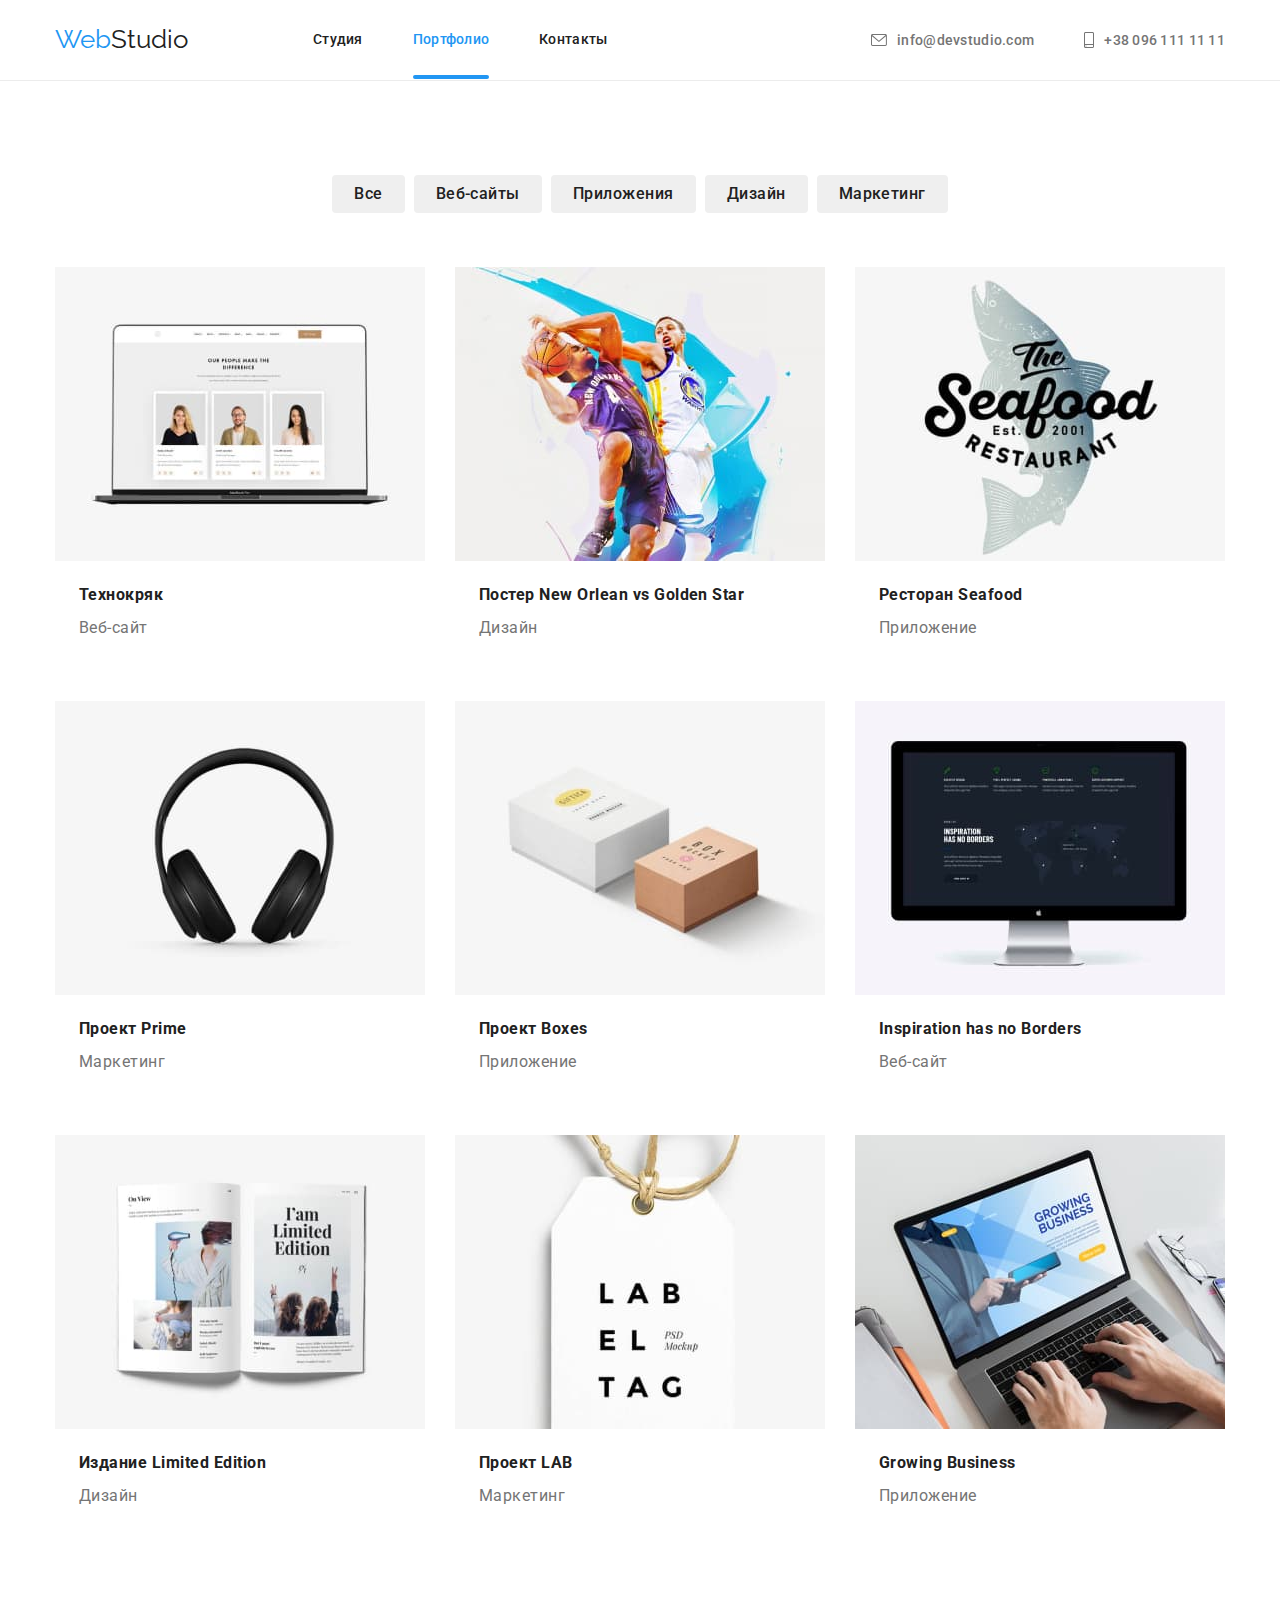
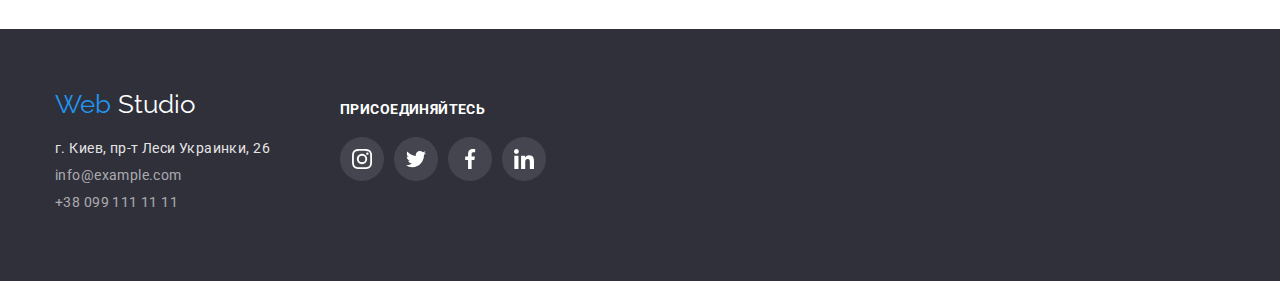
==== portfolio.html @ 46b26934 "hw 6 start" ====
<!DOCTYPE html>
<html lang="ru">
  <head>
    <meta charset="UTF-8" />
    <meta name="viewport" content="width=, initial-scale=1.0" />
    <title>WebStudio</title>
    <link rel="preconnect" href="https://fonts.gstatic.com" />
    <link
      href="https://fonts.googleapis.com/css2?family=Raleway:wght@700&family=Roboto:wght@400;500;700;900&display=swap"
      rel="stylesheet"
    />
    <link
      rel="stylesheet"
      href="https://cdnjs.cloudflare.com/ajax/libs/modern-normalize/1.0.0/modern-normalize.min.css"
    />
    <link rel="stylesheet" href="./css/style.css" />
  </head>

  <body>
    <header>
      <div class="container">
        <nav class="header-nav">
          <a class="logo" href="./">Web<span class="studio">Studio</span></a>
          <ul class="header-links">
            <li class="nav-item">
              <a class="header-link" href="./index.html">Студия</a>
            </li>
            <li class="nav-item curent-link">
              <a class="header-link" href="./portfolio.html">Портфолио</a>
            </li>
            <li class="nav-item">
              <a class="header-link" href="#footer-ancor">Контакты</a>
            </li>
          </ul>

          <!-- fedback -->
          <ul class="header-contacts">
            <li>
              <a class="header-fedback" href="mailto:info@devstudio.com">
                <svg class="envelope-icon" height="12" width="16">
                  <use href="./optim-svg/symbol-defs.svg#icon-envelope"></use>
                </svg>
                info@devstudio.com
              </a>
            </li>
            <li>
              <a class="header-fedback" href="tel:+380961111111">
                <svg class="smarphone-icon" height="16" width="10">
                  <use href="./optim-svg/symbol-defs.svg#icon-smartphone"></use>
                </svg>
                +38 096 111 11 11
              </a>
            </li>
          </ul>
        </nav>
      </div>
    </header>

    <main class="hero">
      <section class="portfolio-filter">
        <div class="container">
          <h1 class="invisible">Портфолио</h1>
          <ul class="filter-butons">
            <li class="button-item"><button type="button">Все</button></li>
            <li class="button-item">
              <button type="button">Веб-сайты</button>
            </li>
            <li class="button-item">
              <button type="button">Приложения</button>
            </li>
            <li class="button-item"><button type="button">Дизайн</button></li>
            <li class="button-item">
              <button type="button">Маркетинг</button>
            </li>
          </ul>
        </div>

        <!-- portfolio-items -->
        <div class="container">
          <ul class="portfolio-items">
            <li class="galeria-images">
              <a href="">
                <div class="galeria-images__thumb">
                  <p>
                    Технокряк это современная площадка распространения
                    коронавируса. Компании используют эту платформу для
                    цифрового шпионажа и атак на защищённые сервера конкурентов.
                  </p>
                  <img
                    src="./pf-images/img1.jpg"
                    width="370"
                    alt="Открытый ноутбук"
                  />
                </div>
                <div class="foto-discription">
                  <h3>Технокряк</h3>
                  <p>Веб-сайт</p>
                </div>
              </a>
            </li>
            <li class="galeria-images">
              <a href="">
                <div class="galeria-images__thumb">
                  <p></p>
                  <img
                    src="./pf-images/img2.jpg"
                    width="370"
                    alt="двое баскетболистов с мячом"
                  />
                </div>
                <div class="foto-discription">
                  <h3>Постер New Orlean vs Golden Star</h3>
                  <p>Дизайн</p>
                </div>
              </a>
            </li>
            <li class="galeria-images">
              <a href="">
                <div class="galeria-images__thumb">
                  <p></p>
                  <img
                    src="./pf-images/img3.jpg"
                    width="370"
                    alt="логотип ресторана "
                  />
                </div>
                <div class="foto-discription">
                  <h3>Ресторан Seafood</h3>
                  <p>Приложение</p>
                </div>
              </a>
            </li>
            <li class="galeria-images">
              <a href="">
                <div class="galeria-images__thumb">
                  <p></p>
                  <img src="./pf-images/img4.jpg" width="370" alt="наушники" />
                </div>
                <div class="foto-discription">
                  <h3>Проект Prime</h3>
                  <p>Маркетинг</p>
                </div>
              </a>
            </li>
            <li class="galeria-images">
              <a href="">
                <div class="galeria-images__thumb">
                  <p></p>
                  <img
                    src="./pf-images/img5.jpg"
                    width="370"
                    alt="большая и маленькая коробки"
                  />
                </div>
                <div class="foto-discription">
                  <h3>Проект Boxes</h3>
                  <p>Приложение</p>
                </div>
              </a>
            </li>
            <li class="galeria-images">
              <a href="">
                <div class="galeria-images__thumb">
                  <p></p>
                  <img src="./pf-images/img6.jpg" width="370" alt="монитор" />
                </div>
                <div class="foto-discription">
                  <h3>Inspiration has no Borders</h3>
                  <p>Веб-сайт</p>
                </div>
              </a>
            </li>
            <li class="galeria-images">
              <a href="">
                <div class="galeria-images__thumb">
                  <p></p>
                  <img src="./pf-images/img7.jpg" width="370" alt="книга" />
                </div>
                <div class="foto-discription">
                  <h3>Издание Limited Edition</h3>
                  <p>Дизайн</p>
                </div>
              </a>
            </li>
            <li class="galeria-images">
              <a href="">
                <div class="galeria-images__thumb">
                  <p></p>
                  <img src="./pf-images/img8.jpg" width="370" alt="бирка" />
                </div>
                <div class="foto-discription">
                  <h3>Проект LAB</h3>
                  <p>Маркетинг</p>
                </div>
              </a>
            </li>
            <li class="galeria-images">
              <a href="">
                <div class="galeria-images__thumb">
                  <p></p>
                  <img
                    src="./pf-images/img9.jpg"
                    width="370"
                    alt="робота за компютером"
                  />
                </div>
                <div class="foto-discription">
                  <h3>Growing Business</h3>
                  <p>Приложение</p>
                </div>
              </a>
            </li>
          </ul>
        </div>
      </section>
    </main>

    <footer>
      <div class="container footer-container">
        <div class="footer-contacts-container">
          <a class="logo-footer" href="./">
            Web
            <span class="logo-color"> Studio </span>
          </a>
          <ul class="footer-fedback">
            <li class="footer-item">
              <address>г. Киев, пр-т Леси Украинки, 26</address>
            </li>
            <li class="footer-item">
              <a href="mailto:info@example.com"> info@example.com </a>
            </li>
            <li class="footer-item phone">
              <a href="tel:+380991111111"> +38 099 111 11 11 </a>
            </li>
          </ul>
        </div>
        <div class="social-container">
          <h3>присоединяйтесь</h3>
          <ul class="footer-socials">
            <li class="social-item">
              <a class="footer-accent" href="http://www.instagram.com/">
                <div class="social-background">
                  <svg class="footer-icon">
                    <use
                      href="./optim-svg/symbol-defs.svg#icon-instagram"
                    ></use>
                  </svg>
                </div>
              </a>
            </li>
            <li class="social-item">
              <a class="footer-accent" href="http://twitter.com/?lang=uk">
                <div class="social-background">
                  <svg class="footer-icon">
                    <use href="./optim-svg/symbol-defs.svg#icon-twitter"></use>
                  </svg>
                </div>
              </a>
            </li>
            <li class="social-item">
              <a class="footer-accent" href="http://facebook.com/">
                <div class="social-background">
                  <svg class="footer-icon">
                    <use href="./optim-svg/symbol-defs.svg#icon-facebook"></use>
                  </svg>
                </div>
              </a>
            </li>
            <li class="social-item">
              <a class="footer-accent" href="https://www.linkedin.com/">
                <div class="social-background">
                  <svg class="footer-icon">
                    <use href="./optim-svg/symbol-defs.svg#icon-linkedin"></use>
                  </svg>
                </div>
              </a>
            </li>
          </ul>
        </div>
      </div>
    </footer>
  </body>
</html>
---- css/style.css ----
* {
  list-style: none;
  text-decoration: none;
  font-family: "Roboto", sans-serif;
}
/* #ffffff; основний білий колір*/
/* #E5E5E5; білий колір фону*/
/* #F5F4FA; темніший білий вторинний колір фону */
/* #2F303A; сірий фон футтера*/
/* #757575; сірий колір основного тексту*/
/* #212121; чорний колір заголовків та підзаголовків*/
/* #2196F3; блакитний колір акцетів*/

:root {
  --primary-white-color: #ffffff;
  --main-background-color: #e5e5e5;
  --second-background-color: #f5f4fa;
  --dark-background-color: #2f303a;

  --accent-color: #2196f3;

  --main-text-color: #757575;
  --title-text-color: #212121;
  --footer-tel-color: rgba(255, 255, 255, 0.6);

  --animation-duration: 250ms;
  --animation-type: linear;
}
/* common */
.container {
  width: 1200px;
  margin-left: auto;
  margin-right: auto;
  padding: 0 15px;
}
h1,
h2,
h3,
p,
ul {
  margin-top: 0;
  margin-bottom: 0;
  padding-left: 0;
}
a {
  text-decoration: none;
  list-style: none;
}
body {
  font-family: Roboto, sans-serif;
  color: var(--main-text-color);
}
.order-button {
  cursor: pointer;
  border-radius: 4px;
}
.invisible {
  position: absolute;
  width: 1px;
  height: 1px;
  margin: -1px;
  border: 0;
  padding: 0;
  white-space: nowrap;
  clip-path: inset(100%);
  clip: rect(0 0 0 0);
  overflow: hidden;
}

/* header */
header {
  background-color: var(--primary-white-color);
}
/*header logo */
.studio {
  color: var(--title-text-color);
  font-family: Raleway, sans-serif;
}
.logo {
  color: var(--accent-color);
  font-family: Raleway, sans-serif;
  font-size: 26px;
  line-height: 1.2;
  margin-right: 93px;
}

.header-nav,
.header-links,
.header-contacts {
  display: flex;
  align-items: center;
}

.header-nav .nav-item .header-fedback {
  padding: 52px 0;
}
.nav-item .header-fedback + .header-fedback {
  margin-left: 50px;
}
.header-link {
  position: relative;
  padding: 32px 0;
}
.header-link::after {
  content: "";
  position: absolute;
  display: block;
  width: 100%;
  bottom: 0;
  left: 0;
  border-radius: 2px;
  height: 4px;
  opacity: 0;
  transition: opacity var(--animation-duration) var(--animation-type);
  background-color: var(--accent-color);
}
.curent-link .header-link::after,
.header-link:focus::after,
.header-link:hover::after {
  opacity: 1;
}
.curent-link {
  color: var(--accent-color);
}

.header-fedback {
  display: flex;
  align-items: center;
  margin-left: auto;
  fill: var(--main-text-color);
}
.envelope-icon {
  margin-right: 10px;
}
.smarphone-icon {
  margin-right: 10px;
  height: 16px;
  width: 10px;
}

.header-links {
  padding: 32px;
  font-weight: 500;
  font-size: 14px;
  line-height: 1.14;
  letter-spacing: 0.02em;
  color: var(--title-text-color);
  transition: color var(--animation-duration) var(--animation-type);
}
.header-links > .nav-item:not(:last-child) {
  margin-right: 50px;
}

.header-links a,
.header-contacts a {
  color: inherit;
}
.header-links a:focus,
.header-links a:hover,
.header-contacts a:focus,
.header-contacts a:hover {
  fill: var(--accent-color);
  color: var(--accent-color);
  transition: color var(--animation-duration) var(--animation-type);
}
.header-contacts {
  margin-left: auto;
}
/* fedback */
.header-fedback {
  font-style: normal;
  font-weight: 500;
  font-size: 14px;
  line-height: 1.2;
  letter-spacing: 0.02em;
  margin-left: 50px;
  margin-right: auto;
}

/* footer */
.footer-container {
  display: flex;
}

footer {
  background-color: var(--dark-background-color);
}

/* footer logo */
.logo-footer {
  margin-bottom: 20px;
  margin-top: 60px;
  font-size: 26px;
  line-height: 1.2;
  color: var(--accent-color);
  font-family: Raleway, sans-serif;
  display: inline-block;
}
.logo-color {
  color: var(--primary-white-color);
  font-family: Raleway, sans-serif;
}
.footer-fedback a {
  color: rgba(255, 255, 255, 0.6);
  font-size: 14px;
  line-height: 1.2;
  letter-spacing: 0.03em;
}
.footer-fedback .footer-item + .footer-item {
  margin-top: 9px;
}

footer address {
  color: var(--main-background-color);
  font-style: normal;
  font-weight: 400;
  font-size: 14px;
  line-height: 1.2;
  letter-spacing: 0.03em;
}
.social-container {
  margin-left: 70px;
  margin-top: 72px;
}
.social-container h3 {
  font-style: normal;
  font-weight: bold;
  font-size: 14px;
  line-height: 1.2;
  letter-spacing: 0.03em;
  text-transform: uppercase;
  color: var(--primary-white-color);
  letter-spacing: 0.03em;
}
.footer-socials {
  display: flex;
  flex-wrap: wrap;
  align-items: center;
  width: 206px;
  margin-bottom: 100px;
  padding-top: 20px;
}
.social-background {
  background-color: rgba(255, 255, 255, 0.1);
  padding: 12px;
  border-radius: 50%;
  transition-property: background-color;
  transition-duration: 250ms;
  transition-timing-function: cubic-bezier(0.4, 0, 0.2, 1);
}

.footer-accent:hover .social-background,
.footer-accent:focus .social-background {
  background-color: var(--accent-color);
}
.footer-icon {
  display: flex;
  align-items: center;
  fill: var(--primary-white-color);
  width: 20px;
  height: 20px;
}

.social-item:not(:last-child) {
  margin-right: 10px;
}
/* !!!index!!!*/

/* main section */
.h1-span {
  display: block;
}
.main-section {
  padding-top: 200px;
  padding-bottom: 200px;
  text-align: center;
  letter-spacing: 0.06em;
}
.overlay {
  max-width: 1600px;
  height: 600px;
  margin-left: auto;
  margin-right: auto;
  outline: 1px solid black;
  background: #1d1d1c;
  background-image: linear-gradient(
      to right,
      rgba(47, 48, 58, 0.4),
      rgba(38, 38, 43, 0.4)
    ),
    url("../optim-backgrounds/overlay\ .jpg");
  background-repeat: no-repeat;
  background-position: center;
  background-size: cover;
}

.main-section h1 {
  width: 696px;
  color: var(--primary-white-color);
  font-weight: 900;
  font-size: 44px;
  line-height: 1.4;
  text-transform: uppercase;
  padding: 0;
  align-items: center;
  margin: 0 auto;
}
/* order a service */
.main-section button {
  background-color: var(--accent-color);
  color: var(--primary-white-color);
  font-size: 16px;
  line-height: 1.8;
  align-items: center;
  text-align: center;
  letter-spacing: 0.06em;
}
.order-button {
  margin-top: 30px;
  padding: 10px 32px;
  font-weight: bold;
  font-size: 16px;
  line-height: 1.8;
  letter-spacing: 0.06em;
}

/* наши приимущества */
.advantages-icon {
  background-color: var(--second-background-color);
  border-radius: 4px;
  padding: 25px 100px;
}
.advantages-icon svg {
  width: 70px;
  height: 70px;
}

.advantages {
  display: flex;
}

.advantages .item + .item {
  margin-left: 30px;
}
.main-discription {
  padding-top: 94px;
  padding-bottom: 94px;
}
.advantages-title {
  margin-top: 30px;
}

.work-images {
  display: flex;
}
.main-discription,
.main-images {
  background-color: var(--primary-white-color);
}
.main-discription h3 {
  color: var(--title-text-color);
  font-weight: 700;
  font-size: 14px;
  line-height: 1.2;
  letter-spacing: 0.03em;
  text-transform: uppercase;
}
.main-discription p {
  color: var(--main-text-color);
  font-size: 14px;
  line-height: 1.7;
  letter-spacing: 0.03em;
}
.advantages-title {
  margin-bottom: 10px;
}

/* work */
.main-images {
  padding-bottom: 94px;
}
.main-images h2 {
  margin-bottom: 50px;
  font-weight: 700;
  font-size: 36px;
  line-height: 1.16;
  text-align: center;
  letter-spacing: 0.03em;

  color: var(--title-text-color);
}
.work-images .item + .item {
  margin-left: 30px;
}
.item {
  position: relative;
  margin: 10px;
  border-radius: 4px;
  overflow: hidden;
}
.work-activity {
  position: absolute;
  top: 224px;
  height: 70px;
  width: 370px;
  margin: 0;
  padding-top: 27px;
  font-size: 14px;
  line-height: 1.2;
  letter-spacing: 0.03em;
  text-align: center;
  text-transform: uppercase;
  font-weight: 700;
  color: #ffffff;
  background-color: rgba(47, 48, 58, 0.8);
}
/* team */
.team-images {
  background-color: var(--second-background-color);
  padding: 94px 0;
}
.team-images h2 {
  color: var(--title-text-color);
  font-weight: 700;
  font-size: 36px;
  line-height: 1.2;
  letter-spacing: 0.03em;
  text-align: center;
  margin-bottom: 50px;
}

.team-images h3 {
  color: var(--title-text-color);
  font-weight: 500;
  font-size: 16px;
  line-height: 1.2;
  letter-spacing: 0.03em;
  margin-top: 30px;
}
.team-images p {
  color: var(--main-text-color);
  font-size: 16px;
  line-height: 1.2;
  letter-spacing: 0.03em;
}
.team-units {
  display: flex;
}
.team-units .team-item + .team-item {
  margin-left: 30px;
}
.team-item {
  text-align: center;
  background-color: var(--primary-white-color);
}
.social {
  display: flex;
  fill: #afb1b8;
  padding: 12px;
  border-radius: 50%;
  transition-property: fill border-color;
  transition-duration: 250ms;
  transition-timing-function: cubic-bezier(0.4, 0, 0.2, 1);
}
.socials {
  display: flex;
  justify-content: center;
  align-items: center;
  padding: 28px 0 42px;
}

.social-radius:not(:last-child) {
  margin-right: 10px;
}
.social-icons {
  height: 20px;
  width: 20px;
}
.social:hover,
.social:focus,
.social-radius:hover,
.social-radius:focus {
  background-color: var(--accent-color);
  fill: var(--primary-white-color);
  border-color: var(--accent-color);
}
.link-1,
.link-2,
.link-3 {
  margin-right: 10px;
}

.team-images p {
  margin-top: 10px;
}
/* Постійні клієнти */
.customers {
  display: inline-flex;
  justify-content: center;
  align-items: center;
}

.partner-logotyp + .partner-logotyp {
  margin-left: 30px;
}

.logotyp {
  display: inline-block;
  box-sizing: border-box;
  height: 90px;
  width: 170px;
  border-radius: 4px;
  border: 1px solid #afb1b8;
  fill: #afb1b8;
  transition-property: fill border;
  transition-duration: 250ms;
  transition-timing-function: cubic-bezier(0.4, 0, 0.2, 1);
}
.logo-1 {
  padding: 20px 63px;
}
.logo-2 {
  padding: 19px 65px;
}
.logo-3 {
  padding: 24px 64px;
}
.logo-4 {
  padding: 24px 45px;
}
.logo-5 {
  padding: 22px 55px;
}
.logo-6 {
  padding: 22px 40px;
}
.logotyp:hover,
.logotyp:focus {
  fill: #2196f3;
  border: 1px solid #2196f3;
}
.regular-customers {
  color: var(--title-text-color);
  font-weight: 700;
  font-size: 36px;
  line-height: 1.2;
  letter-spacing: 0.03em;
  text-align: center;
  padding-bottom: 94px;
  padding-top: 94px;
}
.regular-customers h2 {
  margin-bottom: 50px;
  font-weight: 600;
  font-size: 36px;
  line-height: 1.2;
  text-align: center;
  letter-spacing: 0.03em;
}
/*  portfolio */

.filter-butons {
  display: flex;
  align-items: center;
  margin-bottom: 50px;
  justify-content: center;
}
.filter-butons button {
  padding: 6px 22px;
  border: 0px;
  border-radius: 4px;
}
.button-item + .button-item {
  margin-left: 9px;
}
.button-item:focus,
.button-item:hover {
  box-shadow: 0px 3px 1px rgba(0, 0, 0, 0.1), 0px 1px 2px rgba(0, 0, 0, 0.08),
    0px 2px 2px rgba(0, 0, 0, 0.12);
}
.button-item {
  transition-property: fill border;
  transition-duration: 250ms;
  transition-timing-function: cubic-bezier(0.4, 0, 0.2, 1);
}

.hero {
  background-color: var(--primary-white-color);
  padding: 94px 0;
  border-top: 1px solid #ececec;
}
.portfolio-filter button {
  color: var(--title-text-color);
  font-weight: 500;
  font-size: 16px;
  line-height: 1.6;
  letter-spacing: 0.03em;
  transition-property: background-color color box-shadow;
  transition-duration: 250ms;
  transition-timing-function: cubic-bezier(0.4, 0, 0.2, 1);
}
.portfolio-filter button:focus,
.portfolio-filter button:hover {
  background-color: var(--accent-color);
  color: var(--primary-white-color);
  box-shadow: 0px 3px 1px rgba(0, 0, 0, 0.1), 0px 1px 2px rgba(0, 0, 0, 0.08),
    0px 2px 2px rgba(0, 0, 0, 0.12);
}
/* portfolio-items */
.portfolio-items h3 {
  color: var(--title-text-color);
  font-weight: 700;
  font-size: 16px;
  line-height: 1.8;
  letter-spacing: 0.03em;
}
.portfolio-items p {
  color: var(--main-text-color);
  font-weight: 400;
  font-size: 16px;
  line-height: 1.8;
  letter-spacing: 0.03em;
}
.portfolio-items {
  display: flex;
  flex-wrap: wrap;
}
.galeria-images {
  display: flex;
  align-items: center;

  width: 370px;
  height: 404px;
  margin-right: 30px;
  margin-bottom: 30px;
}
/* ховає обводку при фокусі в галереї */
.galeria-images a:active,
:hover,
:focus {
  outline: 0;
  outline-offset: 0;
}
.galeria-images a:focus,
.galeria-images a:hover {
  box-shadow: 0px 1px 1px rgba(0, 0, 0, 0.12), 0px 4px 4px rgba(0, 0, 0, 0.06),
    1px 4px 6px rgba(0, 0, 0, 0.16);
  border: 1px solid #eeeeee;
}

.galeria-images:nth-child(3n) {
  margin-right: 0;
}
.galeria-images:nth-last-child(-n + 3) {
  margin-bottom: 0px;
}
.foto-discription {
  padding: 20px 24px;
  position: relative;
}
.foto-discription h3 {
  margin-bottom: 4px;
}
.galeria-images__thumb {
  display: flex;
  position: relative;
  overflow: hidden;
}
.galeria-images__thumb p {
  position: absolute;
  height: 100%;
  width: 100%;
  padding-top: 63px;
  padding-left: 24px;
  padding-right: 24px;
  font-weight: 400;
  font-size: 18px;
  line-height: 1.5;
  letter-spacing: 0.03em;
  background-color: rgba(33, 150, 243, 0.9);
  color: var(--primary-white-color);
  transform: translateY(100%);
  opacity: 0;
  transition: transform 250ms cubic-bezier(0.4, 0, 0.2, 1),
    opacity 250ms cubic-bezier(0.4, 0, 0.2, 1);
}
.galeria-images a:focus .galeria-images__thumb p,
.galeria-images a:hover .galeria-images__thumb p {
  transform: translateY(0);

  opacity: 1;
}

/* modal+ backdrop */

.backdrop {
  position: fixed;
  top: 0;
  left: 0;
  width: 100%;
  height: 100%;
  background-color: rgba(0, 0, 0, 0.2);
  opacity: 1;
  transition: opacity 250ms cubic-bezier(0.4, 0, 0.2, 1);
}
.backdrop.is-hidden {
  opacity: 0;
  pointer-events: none;
}
.backdrop.is-hidden.modal {
  transform: translate(-50%, -50%) scale(1.1);
}
.modal {
  position: absolute;
  top: 50%;
  left: 50%;
  min-width: 528px;
  min-height: 581px;
  box-shadow: 0px 1px 3px rgba(0, 0, 0, 0.12), 0px 1px 1px rgba(0, 0, 0, 0.14),
    0px 2px 1px rgba(0, 0, 0, 0.2);
  background-color: var(--primary-white-color);
  transform: translate(-50%, -50%) scale(1);
  transition: transform 250ms cubic-bezier(0.4, 0, 0.2, 1);
}

.modal-close {
  display: flex;
  height: 30px;
  width: 30px;
}

.backdrop button {
  display: flex;
  border-radius: 100%;
  padding: 6px;
  border: 1px solid rgba(0, 0, 0, 0.1);
  margin-left: 476px;
  margin-top: 6px;
  flex-direction: row;
}
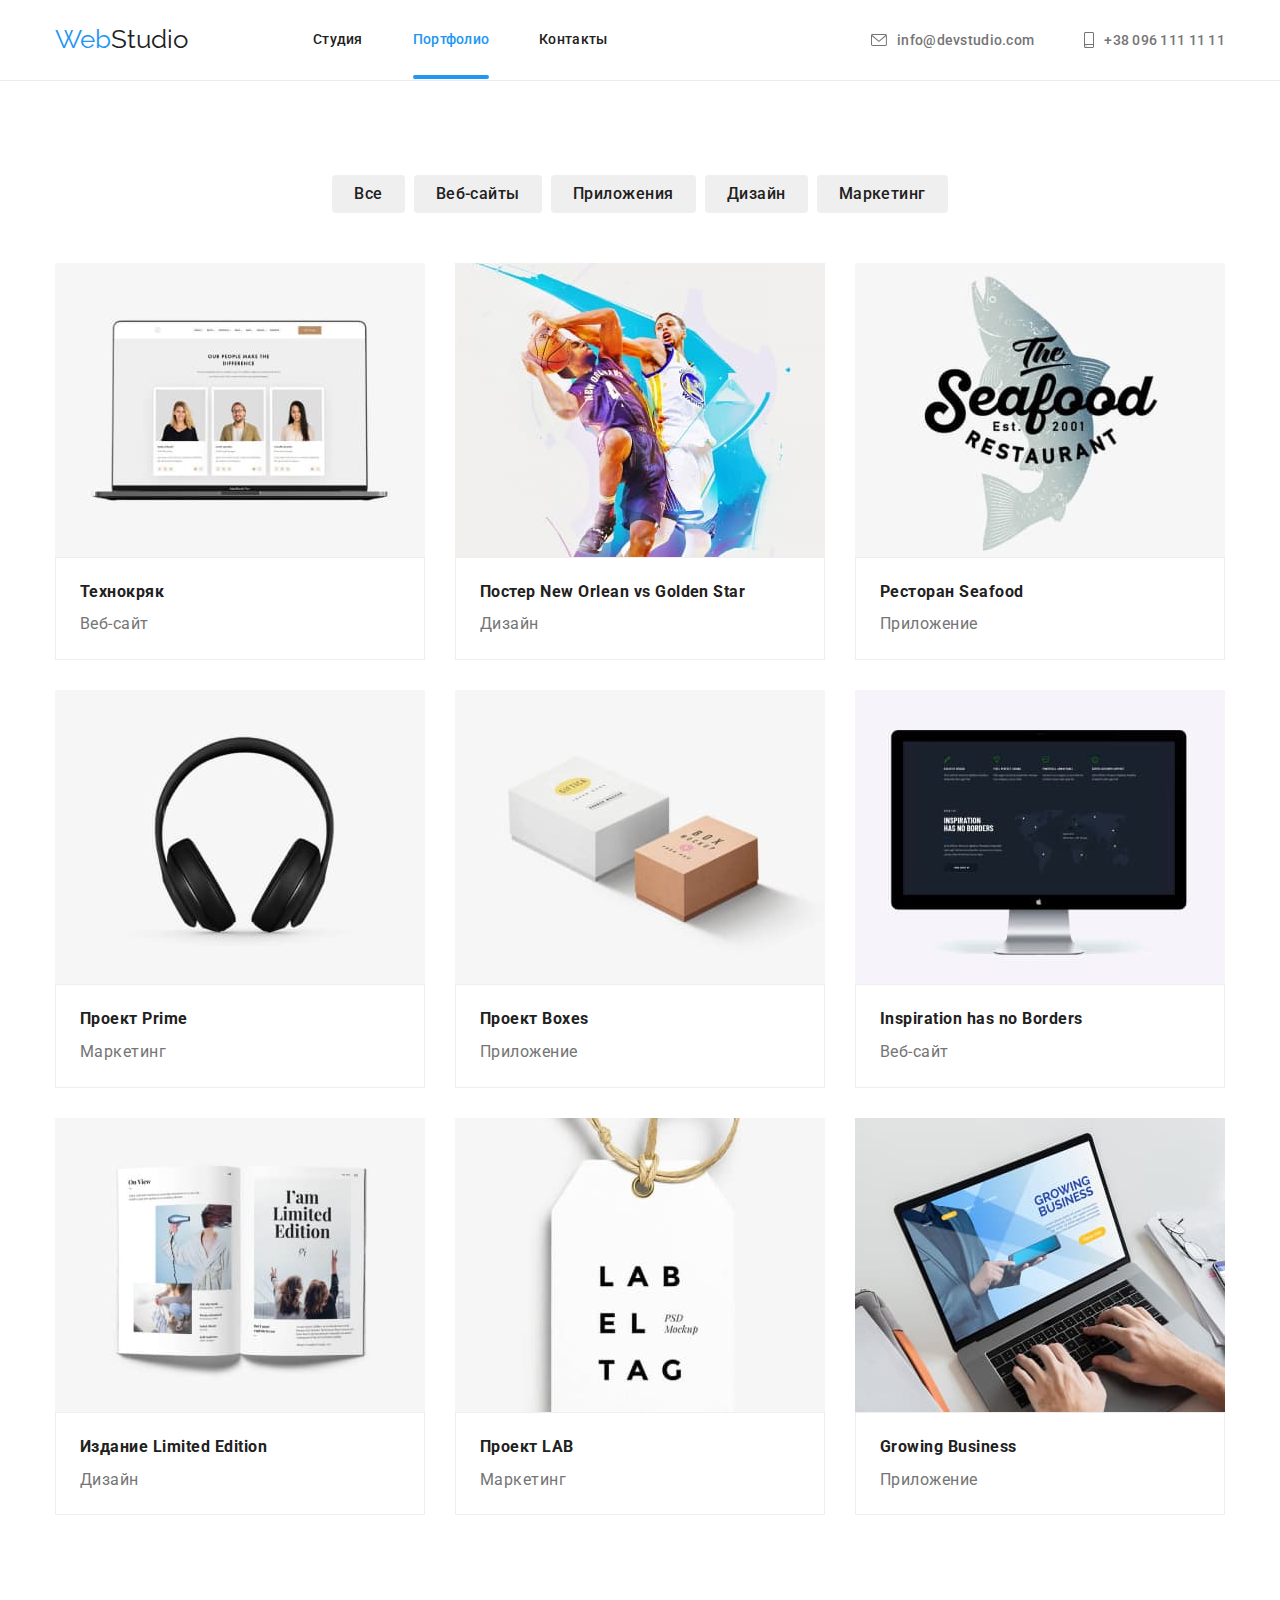
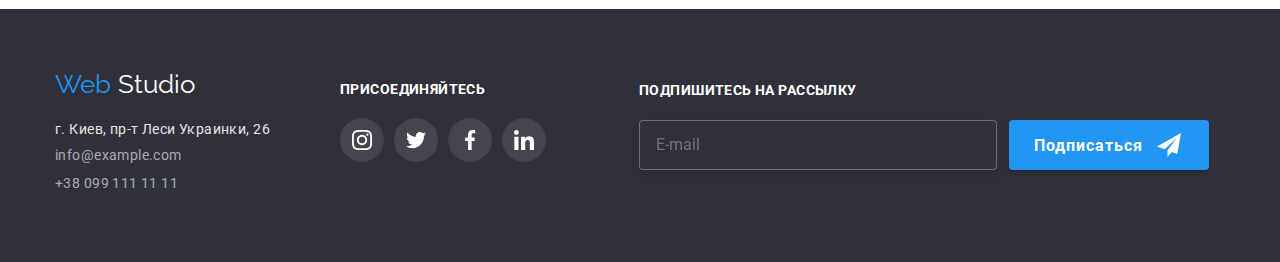
==== commit 2fbaec7e: "hw6 alpha after validation" ====
--- a/portfolio.html
+++ b/portfolio.html
@@ -277,6 +277,26 @@
             </li>
           </ul>
         </div>
+        <div class="footer-label">
+          <label class="footer-subscraibe" for="footer-email">
+            Подпишитесь на рассылку
+          </label>
+          <div class="form-footer">
+            <input
+              class="footer-input"
+              type="email"
+              name="email"
+              id="footer-email"
+              placeholder="E-mail"
+            />
+            <button class="button-footer-submit" type="button">
+              Подписаться
+              <svg class="footer-input-img" width="24" height="24">
+                <use href="./optim-svg/symbol-defs.svg#icon-icon-send"></use>
+              </svg>
+            </button>
+          </div>
+        </div>
       </div>
     </footer>
   </body>
--- a/css/style.css
+++ b/css/style.css
@@ -200,6 +200,7 @@
   color: var(--primary-white-color);
   font-family: Raleway, sans-serif;
 }
+
 .footer-fedback a {
   color: rgba(255, 255, 255, 0.6);
   font-size: 14px;
@@ -223,8 +224,7 @@
   margin-top: 72px;
 }
 .social-container h3 {
-  font-style: normal;
-  font-weight: bold;
+  font-weight: 700;
   font-size: 14px;
   line-height: 1.2;
   letter-spacing: 0.03em;
@@ -264,6 +264,81 @@
 .social-item:not(:last-child) {
   margin-right: 10px;
 }
+.footer-label {
+  width: 570px;
+  height: 86px;
+  margin-top: 72px;
+  margin-left: 93px;
+  justify-content: center;
+}
+.footer-subscraibe {
+  font-weight: 700;
+  font-size: 14px;
+  line-height: 1.2;
+  letter-spacing: 0.03em;
+  text-transform: uppercase;
+  color: var(--primary-white-color);
+  letter-spacing: 0.03em;
+}
+.footer-input {
+  height: 50px;
+  width: 358px;
+  background-color: var(--dark-background-color);
+  border: 1px solid rgba(255, 255, 255, 0.3);
+  box-sizing: border-box;
+  filter: drop-shadow(0px 4px 4px rgba(0, 0, 0, 0.15));
+  border-radius: 4px;
+  padding-left: 16px;
+}
+.button-footer-submit {
+  padding-left: 25px;
+  padding-right: 10px;
+  font-weight: 700;
+  font-size: 16px;
+  line-height: 1, 8;
+  display: flex;
+  letter-spacing: 0.06em;
+  top: 50%;
+}
+
+.form-footer {
+  display: flex;
+  flex-wrap: wrap;
+  align-items: center;
+  width: 570px;
+  padding-top: 20px;
+}
+.button-footer-submit {
+  position: relative;
+  align-items: center;
+  width: 200px;
+  height: 50px;
+  padding-top: 5px;
+  margin-left: 12px;
+  letter-spacing: 0.06em;
+  font-weight: 700;
+  font-size: 16px;
+  line-height: 1.8;
+  border: 0;
+
+  background-color: var(--accent-color);
+  color: var(--primary-white-color);
+  fill: var(--primary-white-color);
+  box-shadow: 0px 4px 4px rgba(0, 0, 0, 0.15);
+  border-radius: 4px;
+}
+
+.footer-input-img {
+  position: absolute;
+  left: 148px;
+  top: 50%;
+  transform: translateY(-50%);
+  fill: var(--primary-white-color);
+}
+.footer-label .button-form-submit {
+  margin-left: 12px;
+}
+
 /* !!!index!!!*/
 
 /* main section */
@@ -296,17 +371,19 @@
 
 .main-section h1 {
   width: 696px;
-  color: var(--primary-white-color);
+  padding: 0;
+  margin: 0 auto;
   font-weight: 900;
   font-size: 44px;
   line-height: 1.4;
+  text-align: center;
+  letter-spacing: 0.06em;
   text-transform: uppercase;
-  padding: 0;
-  align-items: center;
-  margin: 0 auto;
-}
+  color: var(--primary-white-color);
+}
+
 /* order a service */
-.main-section button {
+.order-button {
   background-color: var(--accent-color);
   color: var(--primary-white-color);
   font-size: 16px;
@@ -451,14 +528,17 @@
 }
 .team-item {
   text-align: center;
+  border-radius: 0px 0px 4px 4px;
   background-color: var(--primary-white-color);
+  box-shadow: 0px 1px 3px rgba(0, 0, 0, 0.12), 0px 1px 1px rgba(0, 0, 0, 0.14),
+    0px 2px 1px rgba(0, 0, 0, 0.2);
 }
 .social {
   display: flex;
   fill: #afb1b8;
   padding: 12px;
   border-radius: 50%;
-  transition-property: fill border-color;
+  transition-property: fill, background-color;
   transition-duration: 250ms;
   transition-timing-function: cubic-bezier(0.4, 0, 0.2, 1);
 }
@@ -466,7 +546,7 @@
   display: flex;
   justify-content: center;
   align-items: center;
-  padding: 28px 0 42px;
+  padding: 16px 32px 30px;
 }
 
 .social-radius:not(:last-child) {
@@ -482,7 +562,6 @@
 .social-radius:focus {
   background-color: var(--accent-color);
   fill: var(--primary-white-color);
-  border-color: var(--accent-color);
 }
 .link-1,
 .link-2,
@@ -512,7 +591,7 @@
   border-radius: 4px;
   border: 1px solid #afb1b8;
   fill: #afb1b8;
-  transition-property: fill border;
+  transition-property: fill, border;
   transition-duration: 250ms;
   transition-timing-function: cubic-bezier(0.4, 0, 0.2, 1);
 }
@@ -579,7 +658,7 @@
     0px 2px 2px rgba(0, 0, 0, 0.12);
 }
 .button-item {
-  transition-property: fill border;
+  transition-property: fill, border;
   transition-duration: 250ms;
   transition-timing-function: cubic-bezier(0.4, 0, 0.2, 1);
 }
@@ -595,7 +674,7 @@
   font-size: 16px;
   line-height: 1.6;
   letter-spacing: 0.03em;
-  transition-property: background-color color box-shadow;
+  transition-property: background-color, color, box-shadow;
   transition-duration: 250ms;
   transition-timing-function: cubic-bezier(0.4, 0, 0.2, 1);
 }
@@ -624,13 +703,12 @@
 .portfolio-items {
   display: flex;
   flex-wrap: wrap;
+  background-color: var(--primary-white-color);
 }
 .galeria-images {
   display: flex;
   align-items: center;
-
   width: 370px;
-  height: 404px;
   margin-right: 30px;
   margin-bottom: 30px;
 }
@@ -645,7 +723,6 @@
 .galeria-images a:hover {
   box-shadow: 0px 1px 1px rgba(0, 0, 0, 0.12), 0px 4px 4px rgba(0, 0, 0, 0.06),
     1px 4px 6px rgba(0, 0, 0, 0.16);
-  border: 1px solid #eeeeee;
 }
 
 .galeria-images:nth-child(3n) {
@@ -655,8 +732,11 @@
   margin-bottom: 0px;
 }
 .foto-discription {
+  width: 100%;
   padding: 20px 24px;
   position: relative;
+  background-color: var(--primary-white-color);
+  border: 1px solid #eeeeee;
 }
 .foto-discription h3 {
   margin-bottom: 4px;
@@ -677,6 +757,7 @@
   font-size: 18px;
   line-height: 1.5;
   letter-spacing: 0.03em;
+  border: 1px solid #eeeeee;
   background-color: rgba(33, 150, 243, 0.9);
   color: var(--primary-white-color);
   transform: translateY(100%);
@@ -716,6 +797,10 @@
   left: 50%;
   min-width: 528px;
   min-height: 581px;
+  margin-left: auto;
+  margin-right: auto;
+  padding: 40px;
+  border-radius: 4px;
   box-shadow: 0px 1px 3px rgba(0, 0, 0, 0.12), 0px 1px 1px rgba(0, 0, 0, 0.14),
     0px 2px 1px rgba(0, 0, 0, 0.2);
   background-color: var(--primary-white-color);
@@ -723,18 +808,142 @@
   transition: transform 250ms cubic-bezier(0.4, 0, 0.2, 1);
 }
 
-.modal-close {
-  display: flex;
+.button-close {
+  position: absolute;
+  display: flex;
+  padding: 0;
+  right: 6px;
+  top: 6px;
   height: 30px;
   width: 30px;
-}
-
-.backdrop button {
-  display: flex;
   border-radius: 100%;
-  padding: 6px;
+  justify-content: center;
   border: 1px solid rgba(0, 0, 0, 0.1);
-  margin-left: 476px;
-  margin-top: 6px;
-  flex-direction: row;
-}
+}
+.button-close svg {
+  margin: 6px;
+}
+.button-close svg:hover,
+.button-close svg:focus {
+  fill: var(--accent-color);
+}
+.form {
+  width: 528px;
+}
+.form h1 {
+  font-weight: 700;
+  font-size: 20px;
+  line-height: 1.2;
+  text-align: center;
+  letter-spacing: 0.03em;
+  color: var(--title-text-color);
+  padding-bottom: 12px;
+}
+.form-field {
+  position: relative;
+  display: flex;
+
+  flex-direction: column;
+  margin-bottom: 10px;
+}
+
+.name-label {
+  margin-bottom: 4px;
+}
+.input-container {
+  position: relative;
+}
+.input-img {
+  position: absolute;
+  left: 15px;
+  top: 50%;
+  transform: translateY(-50%);
+}
+.form-field input {
+  margin: 0;
+  padding-left: 42px;
+  width: 100%;
+  border-radius: 4px;
+  height: 40px;
+  outline: none;
+  border-radius: 4px;
+  border: 1px solid rgba(33, 33, 33, 0.2);
+}
+.form-field input:hover,
+.form-field input:focus {
+  border-color: var(--accent-color);
+}
+.form-field input:hover + .input-img,
+.form-field input:focus + .input-img {
+  fill: var(--accent-color);
+}
+.form input[type="checkbox"]label {
+  font-weight: 400;
+  font-size: 14px;
+  line-height: 1.7;
+  letter-spacing: 0.03em;
+}
+.textarea {
+  resize: none;
+  border-radius: 4px;
+  border: 1px solid rgba(33, 33, 33, 0.2);
+}
+
+.old-checkbox:checked ~ .checkbox-icon {
+  background-color: var(--accent-color);
+  background-origin: border-box;
+  border-color: var(--accent-color);
+}
+.old-checkbox {
+  position: absolute;
+  clip: rect(0 0 0 0);
+  width: 1px;
+  height: 1px;
+  margin: -1px;
+}
+.checkbox {
+  position: relative;
+}
+.checkbox-icon {
+  position: absolute;
+  left: 13px;
+  top: 50%;
+  transform: translateY(-50%);
+  width: 16px;
+  height: 15px;
+  border: 2px solid #212121;
+  border-radius: 2px;
+  cursor: pointer;
+  fill: var(--primary-white-color);
+}
+
+.text {
+  margin-top: 20px;
+  margin-left: 36px;
+  font-weight: 400;
+  font-size: 14px;
+  line-height: 1.7;
+  letter-spacing: 0.03em;
+  color: var(--main-text-color);
+}
+.text a {
+  color: var(--accent-color);
+  text-decoration: underline;
+}
+
+.button-form-submit {
+  letter-spacing: 0.06em;
+
+  font-weight: 700;
+  font-size: 16px;
+  line-height: 1.8;
+  width: 200px;
+  height: 50px;
+  margin-left: 164px;
+  margin-top: 30px;
+  border: 0;
+  background-color: var(--accent-color);
+  color: var(--primary-white-color);
+  box-shadow: 0px 4px 4px rgba(0, 0, 0, 0.15);
+  border-radius: 4px;
+}
